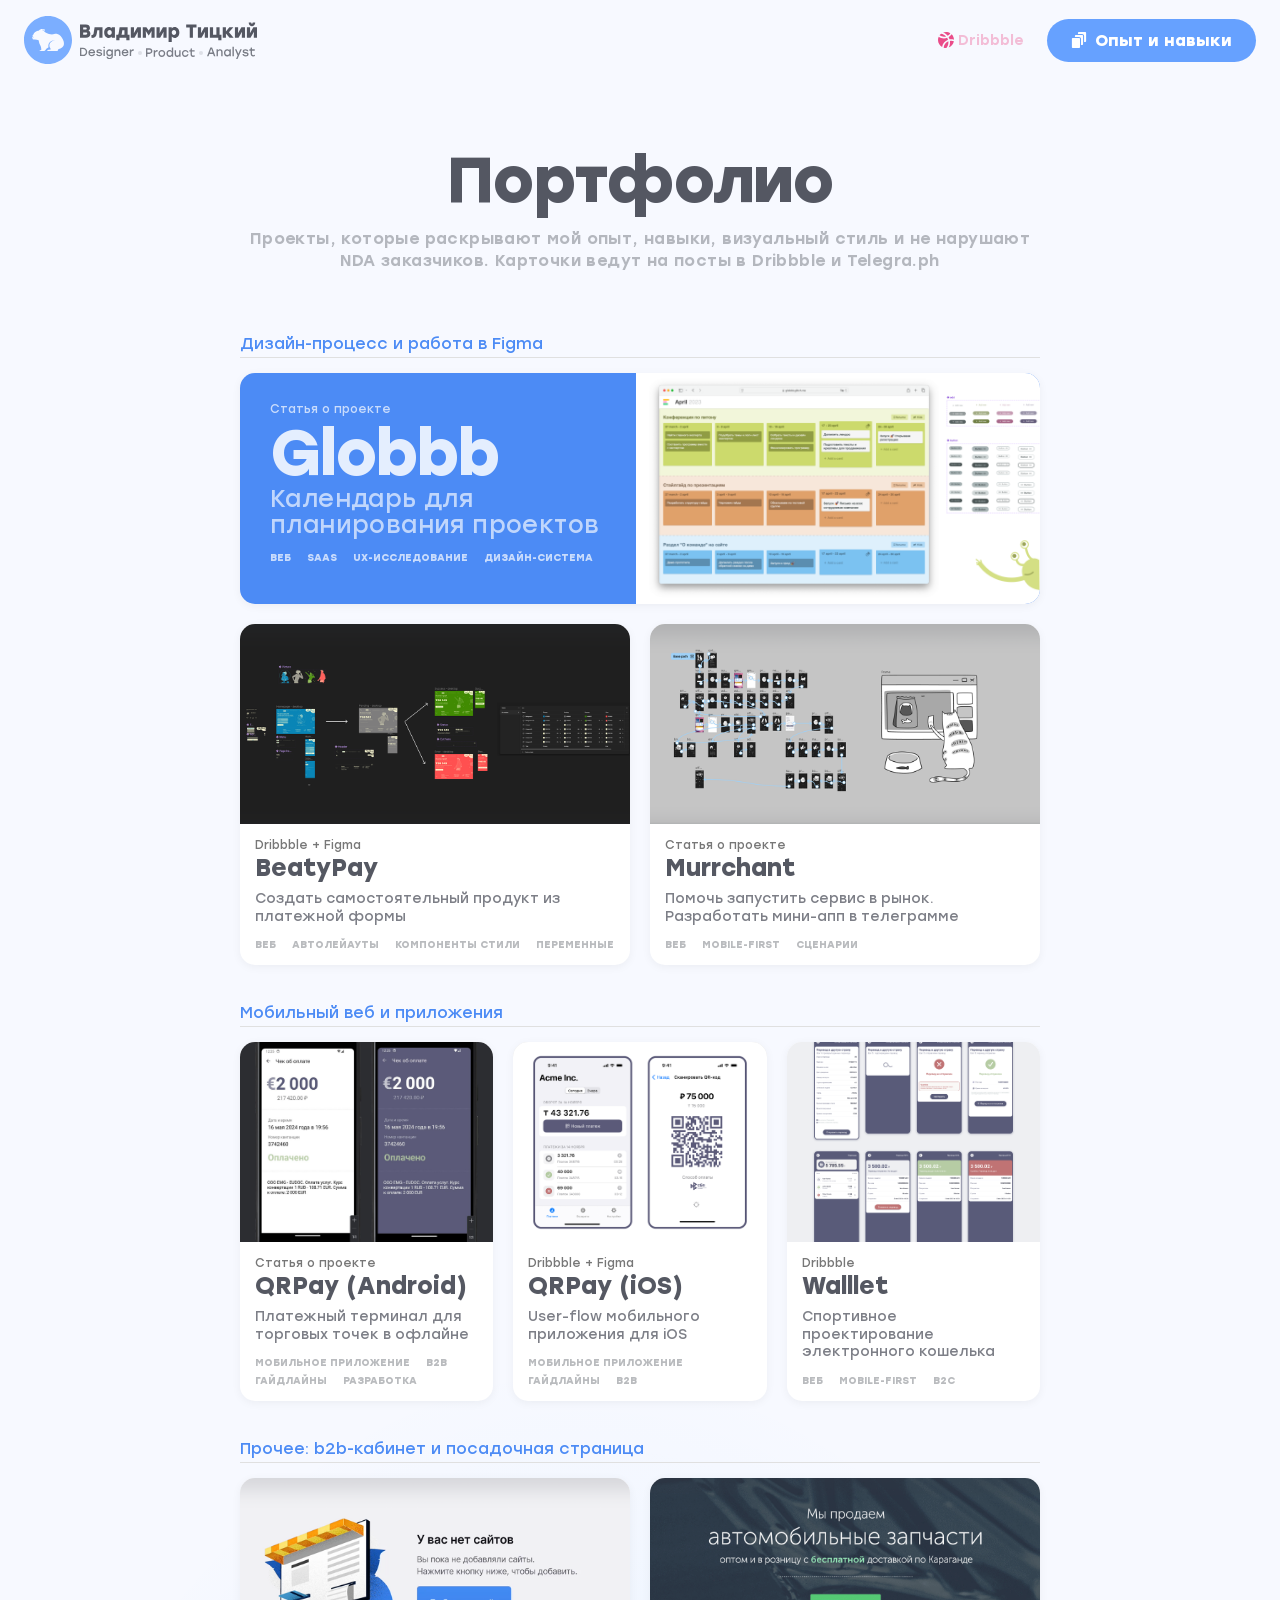
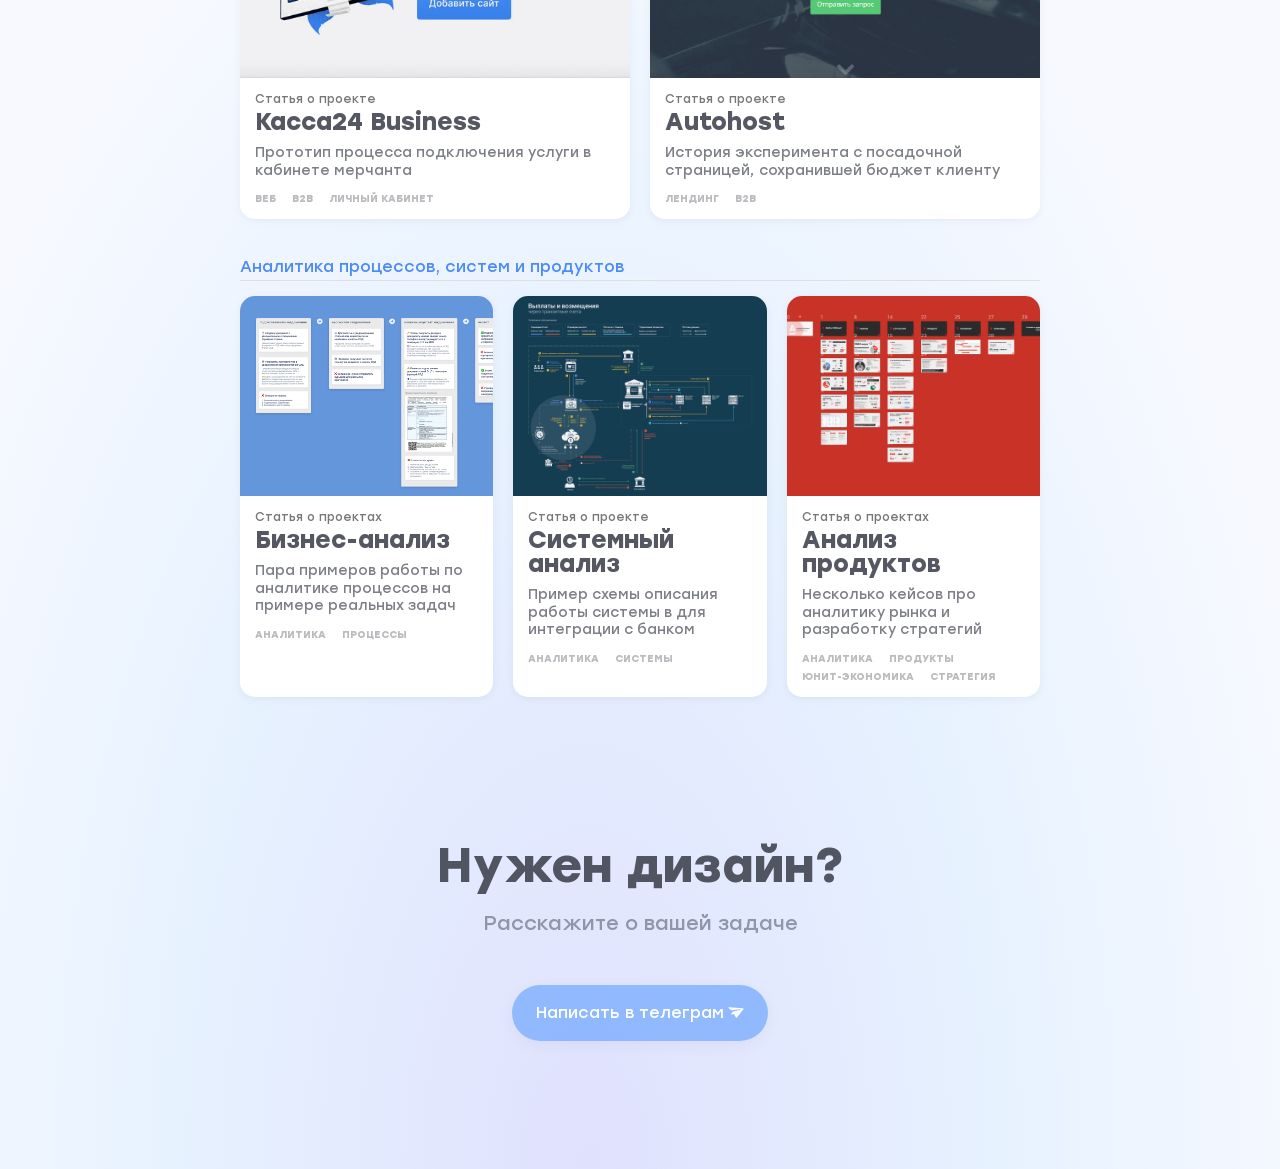
==== portfolio/index.html @ 43710d65 "🐣" ====
<!DOCTYPE html>
<html lang="ru">
  <head>
    <meta charset="UTF-8" />
    <meta name="viewport" content="width=device-width, initial-scale=1.0" />
    <title>Владимир Тицкий: Designer • Product • Analyst</title>
    <link rel="icon" type="image/png" href="/assets/favicon.png" />
    <meta
    name="description"
    content="Владимир Тицкий — дизайнер и аналитик. 10 лет в b2b-сервисах и цифровых продуктах."
  />

  <meta
    property="og:title"
    content="Владимир Тицкий: Designer • Product • Analyst"
  />
  <meta
    property="og:description"
    content="10 лет опыта в дизайне, разработке и аналитике цифровых продуктов."
  />
  <meta
    property="og:image"
    content="https://vladimirandreevich.ru/media/preview.png"
  />
  <meta property="og:url" content="https://vladimirandreevich.ru" />
  <meta property="og:type" content="website" />
  <meta name="twitter:card" content="summary_large_image" />
  <meta
    name="twitter:title"
    content="Владимир Тицкий: Designer • Product • Analyst"
  />
  <meta
    name="twitter:description"
    content="Дизайнер, продакт и аналитик. Портфолио и опыт работы."
  />
  <meta
    name="twitter:image"
    content="https://vladimirandreevich.ru/media/preview.png"
  />  
    <link rel="stylesheet" href="../reset.css" />
    <link rel="stylesheet" href="../assets/font/font.css" />
    <link rel="stylesheet" href="../styles.css" />
    <link rel="stylesheet" href="../portfolio/portfolio.css" />
<!-- Yandex.Metrika counter -->
<script type="text/javascript" >
  (function(m,e,t,r,i,k,a){m[i]=m[i]||function(){(m[i].a=m[i].a||[]).push(arguments)};
  m[i].l=1*new Date();
  for (var j = 0; j < document.scripts.length; j++) {if (document.scripts[j].src === r) { return; }}
  k=e.createElement(t),a=e.getElementsByTagName(t)[0],k.async=1,k.src=r,a.parentNode.insertBefore(k,a)})
  (window, document, "script", "https://mc.yandex.ru/metrika/tag.js", "ym");

  ym(101322113, "init", {
       clickmap:true,
       trackLinks:true,
       accurateTrackBounce:true,
       webvisor:true
  });
</script>
<noscript><div><img src="https://mc.yandex.ru/watch/101322113" style="position:absolute; left:-9999px;" alt="" /></div></noscript>
<!-- /Yandex.Metrika counter -->
  </head>
  <body>
    <div class="layout">
      <section class="header">
        <div class="logotype">
          <div class="logotype__icon"></div>
          <div class="logotype__about">
            <div class="logotype__about-name"></div>
            <div class="logotype__about-description"></div>
          </div>
        </div>
        <div class="menu">
          <div class="social">
            <!-- <a
            href="https://hh.kz/resume/97212c73ff0eb3a4e30039ed1f463844714d55?from=vladimirandreevich.ru"
            target="_blank"
            class="social__link"
            type="hh"
          >
            <img class="linkIcon" src="/assets/hh.svg" />
            <span class="social__text">Резюме</span>
          </a>
          <a
            href="https://www.linkedin.com/in/waldemart/"
            target="_blank"
            class="social__link"
            type="linkedin"
          >
            <img class="linkIcon" src="/assets/linkedin.svg" />
            <span class="social__text">Linkedin</span>
          </a> -->
          <a
            href="https://dribbble.com/catindev"
            target="_blank"
            class="social__link"
            type="dribbble"
          >
            <img class="linkIcon" src="/assets/dribbble.svg" />
            <span class="social__text">Dribbble</span>
          </a>
          </div>
          <a class="menu__portfolioLink" href="/">
            <img class="linkIcon" src="../assets/cards.svg" />
            <span class="menu__portfolioLink-text">Опыт и навыки</span>
          </a>
        </div>
      </section>
      <div class="page__title">
        <h1>Портфолио</h1>
        <h2>Проекты, которые раскрывают мой опыт, навыки, визуальный стиль и не нарушают NDA заказчиков. Карточки ведут на посты в Dribbble и Telegra.ph</h2>
      </div>
      <div class="portfolio">
        <!-- Секция Figma проектов -->
        <section class="portfolio__section">
          <h2 class="portfolio__heading">Дизайн-процесс и работа в Figma</h2>
          <div class="cases">
            <a href="https://ishortn.ink/EnTeeEBXP" target="_blank" class="case">
              <div class="case__info">
                <div class="case__source">Статья о проекте</div>
                <h3 class="case__title">Globbb</h3>
                <p class="case__description">Календарь для планирования проектов</p>
                <div class="case__tags">
                  <span class="case__tag">Веб</span>
                  <span class="case__tag">SaaS</span>
                  <span class="case__tag">UX-исследование</span>
                  <span class="case__tag">Дизайн-система</span>
                </div>
              </div>
              <div class="case__image">
                <img src="../media/globbb_preview.png" alt="Globbb - Календарь для планирования проектов">
              </div>
            </a>
            <a href="https://dribbble.com/shots/25934755-BeautyPay" target="_blank" class="case">
              <div class="case__image">
                <img src="../media/beautypay_preview.png" alt="BeatyPay">
              </div>
              <div class="case__info">
                <div class="case__source">Dribbble + Figma</div>
                <h3 class="case__title">BeatyPay</h3>
                <p class="case__description">Создать самостоятельный продукт из платежной формы</p>
                <div class="case__tags">
                  <span class="case__tag">Веб</span>
                  <span class="case__tag">Автолейауты</span>
                  <span class="case__tag">Компоненты стили</span>
                  <span class="case__tag">Переменные</span>
                </div>
              </div>
            </a>
            <a href="https://ishortn.ink/anv0M2oe4" target="_blank" class="case">
              <div class="case__image">
                <img src="../media/murrchant_preview.png" alt="Murrchant">
              </div>
              <div class="case__info">
                <div class="case__source">Статья о проекте</div>
                <h3 class="case__title">Murrchant</h3>
                <p class="case__description">Помочь запустить сервис в рынок. Разработать мини-апп в телеграмме</p>
                <div class="case__tags">
                  <span class="case__tag">Веб</span>
                  <span class="case__tag">Mobile-first</span>
                  <span class="case__tag">Сценарии</span>
                </div>
              </div>
            </a>
          </div>
        </section>
        <!-- Секция мобильных проектов -->
        <section class="portfolio__section mobile-web">
          <h2 class="portfolio__heading">Мобильный веб и приложения</h2>
          <div class="cases">
            <a href="https://ishortn.ink/2aUAmbUy3" target="_blank" class="case">
              <div class="case__image">
                <img src="../media/qrpay_android_preview.png" alt="QRPay (Android)">
              </div>
              <div class="case__info">
                <div class="case__source">Статья о проекте</div>
                <h3 class="case__title">QRPay (Android)</h3>
                <p class="case__description">Платежный терминал для торговых точек в офлайне</p>
                <div class="case__tags">
                  <span class="case__tag">Мобильное приложение</span>
                  <span class="case__tag">B2B</span>
                  <span class="case__tag">Гайдлайны</span>
                  <span class="case__tag">Разработка</span>
                </div>
              </div>
            </a>
            <a href="https://dribbble.com/shots/25934784-QRPay-iOS" target="_blank" class="case">
              <div class="case__image">
                <img src="../media/qrpay_ios_preview.png" alt="QRPay (iOS)">
              </div>
              <div class="case__info">
                <div class="case__source">Dribbble + Figma</div>
                <h3 class="case__title">QRPay (iOS)</h3>
                <p class="case__description">User-flow мобильного приложения для iOS</p>
                <div class="case__tags">
                  <span class="case__tag">Мобильное приложение</span>
                  <span class="case__tag">Гайдлайны</span>
                  <span class="case__tag">B2B</span>
                </div>
              </div>
            </a>
            <a href="https://dribbble.com/shots/25934766-Walllet-app" target="_blank" class="case">
              <div class="case__image">
                <img src="../media/walllet_preview.png" alt="Walllet">
              </div>
              <div class="case__info">
                <div class="case__source">Dribbble</div>
                <h3 class="case__title">Walllet</h3>
                <p class="case__description">Спортивное проектирование электронного кошелька</p>
                <div class="case__tags">
                  <span class="case__tag">Веб</span>
                  <span class="case__tag">Mobile-first</span>
                  <span class="case__tag">B2C</span>
                </div>
              </div>
            </a>
          </div>
        </section>
        <!-- Секция всех остальных проектов -->
        <section class="portfolio__section">
          <h2 class="portfolio__heading">Прочее: b2b-кабинет и посадочная страница</h2>
          <div class="cases">
            <a href="https://ishortn.ink/nwGZQzYzq" target="_blank" class="case">
              <div class="case__image">
                <img src="../media/kassa24_preview.png" alt="Касса24 Business">
              </div>
              <div class="case__info">
                <div class="case__source">Статья о проекте</div>
                <h3 class="case__title">Касса24 Business</h3>
                <p class="case__description">Прототип процесса подключения услуги в кабинете мерчанта</p>
                <div class="case__tags">
                  <span class="case__tag">Веб</span>
                  <span class="case__tag">b2b</span>
                  <span class="case__tag">личный кабинет</span>
                </div>
              </div>
            </a>
            <a href="https://ishortn.ink/Pd9HPzn9E" target="_blank" class="case">
              <div class="case__image">
                <img src="../media/autohost_preview.png" alt="Autohost">
              </div>
              <div class="case__info">
                <div class="case__source">Статья о проекте</div>
                <h3 class="case__title">Autohost</h3>
                <p class="case__description">История эксперимента с посадочной страницей, сохранившей бюджет клиенту</p>
                <div class="case__tags">
                  <span class="case__tag">лендинг</span>
                  <span class="case__tag">b2b</span>
                </div>
              </div>
            </a>
          </div>
        </section>
        <!-- Секция аналитики -->
        <section class="portfolio__section mobile-web">
          <h2 class="portfolio__heading">Аналитика процессов, систем и продуктов</h2>
          <div class="cases">
            <a href="https://ishortn.ink/BdgCVLbeQ" target="_blank" class="case">
              <div class="case__image">
                <img src="../media/bizanal_preview.png" alt="Бизнес-анализ">
              </div>
              <div class="case__info">
                <div class="case__source">Статья о проектах</div>
                <h3 class="case__title">Бизнес-анализ</h3>
                <p class="case__description">Пара примеров работы по аналитике процессов на примере реальных задач</p>
                <div class="case__tags">
                  <span class="case__tag">аналитика</span>
                  <span class="case__tag">процессы</span>
                </div>
              </div>
            </a>
            <a href="https://ishortn.ink/OhPR3YRGv" target="_blank" class="case">
              <div class="case__image">
                <img src="../media/sysanal_preview.png" alt="Системный анализ">
              </div>
              <div class="case__info">
                <div class="case__source">Cтатья о проекте</div>
                <h3 class="case__title">Системный анализ</h3>
                <p class="case__description">Пример схемы описания работы системы в для интеграции с банком</p>
                <div class="case__tags">
                  <span class="case__tag">аналитика</span>
                  <span class="case__tag">системы</span>
                </div>
              </div>
            </a>
            <a href="https://ishortn.ink/k1t131aPI" target="_blank" class="case">
              <div class="case__image">
                <img src="../media/prodanal_preview.png" alt="Анализ продуктов">
              </div>
              <div class="case__info">
                <div class="case__source">Cтатья о проектах</div>
                <h3 class="case__title">Анализ продуктов</h3>
                <p class="case__description">Несколько кейсов про аналитику рынка и разработку стратегий</p>
                <div class="case__tags">
                  <span class="case__tag">аналитика</span>
                  <span class="case__tag">продукты</span>
                  <span class="case__tag">юнит-экономика</span>
                  <span class="case__tag">стратегия</span>
                </div>
              </div>
            </a>
          </div>
        </section>
      </div>
      <section class="cta">
        <div class="cta__content">
          <h2>Нужен дизайн?</h2>
          <p>Расскажите о вашей задаче</p>
        </div>
        <a class="cta__link" href="https://t.me/wladimir_andreevich"
        target="_blank">Написать в телеграм <img src="../assets/telegram.svg" />
        </a>
      </section>
      <section class="footer">
        <div class="social social--bottom">
          <!-- <a href="https://hh.kz/resume/97212c73ff0eb3a4e30039ed1f463844714d55?from=vladimirandreevich.ru" target="_blank" class="social__link" type="hh">
            <img class="linkIcon" src="/assets/hh.svg" />
            <span class="social__text">Резюме</span>
          </a>
          <a href="https://ishortn.ink/BFpW1rnaJ" target="_blank" class="social__link" type="linkedin">
            <img class="linkIcon" src="/assets/linkedin.svg" />
            <span class="social__text">Linkedin</span>
          </a> -->
          <a href="https://dribbble.com/catindev" target="_blank" class="social__link" type="dribbble">
            <img class="linkIcon" src="/assets/dribbble.svg" />
            <span class="social__text">Dribbble</span>
          </a>
        </div>
    </div>
    </section>
    </div>
  </body>
</html>
---- assets/font/font.css ----
@font-face {
    font-family: 'Stolzl';
    src: url('Stolzl-Light.woff2') format('woff2'),
        url('Stolzl-Light.woff') format('woff');
    font-weight: 300;
    font-style: normal;
    font-display: swap;
}

@font-face {
    font-family: 'Stolzl';
    src: url('Stolzl-Bold.woff2') format('woff2'),
        url('Stolzl-Bold.woff') format('woff');
    font-weight: bold;
    font-style: normal;
    font-display: swap;
}

@font-face {
    font-family: 'Stolzl Book';
    src: url('Stolzl-Book.woff2') format('woff2'),
        url('Stolzl-Book.woff') format('woff');
    font-weight: normal;
    font-style: normal;
    font-display: swap;
}

@font-face {
    font-family: 'Stolzl';
    src: url('Stolzl-Medium.woff2') format('woff2'),
        url('Stolzl-Medium.woff') format('woff');
    font-weight: 500;
    font-style: normal;
    font-display: swap;
}

@font-face {
    font-family: 'Stolzl';
    src: url('Stolzl-Regular.woff2') format('woff2'),
        url('Stolzl-Regular.woff') format('woff');
    font-weight: normal;
    font-style: normal;
    font-display: swap;
}

@font-face {
    font-family: 'Stolzl';
    src: url('Stolzl-Thin.woff2') format('woff2'),
        url('Stolzl-Thin.woff') format('woff');
    font-weight: 100;
    font-style: normal;
    font-display: swap;
}
---- styles.css ----
html,
body {
  font-family: Stolz, "Stolzl", Arial, sans-serif;
  width: 100%;
  min-height: 100vh;
  background: radial-gradient(
      59.03% 51.02% at 45.82% 100%,
      rgba(34, 30, 237, 0.11) 0%,
      rgba(14, 144, 248, 0.07) 54.8%,
      rgba(2, 209, 255, 0) 100%
    ),
    #f7f9ff;
}

.layout {
  display: flex;
  max-width: 80rem;
  flex-direction: column;
  align-items: flex-start;
  margin: 0 auto;
  min-height: 100vh;
}

.header {
  display: flex;
  padding: 1rem 1.5rem;
  justify-content: space-between;
  align-items: center;
  align-self: stretch;
}

.logotype {
  display: flex;
  align-items: center;
  gap: 0.5rem;
}

.logotype__icon {
  width: 3rem;
  height: 3rem;
  background-image: url(./assets/logotype.svg);
  background-repeat: no-repeat;
}

.logotype__about {
  display: none;
  flex-direction: column;
  justify-content: center;
  align-items: flex-start;
  gap: 0.25rem;
}

.logotype__about-name {
  width: 11.0625rem;
  height: 1.25rem;
  background-image: url(./assets/name.svg);
  background-repeat: no-repeat;
}
.logotype__about-description {
  width: 10.9375rem;
  height: 0.8125rem;
  background-image: url(./assets/description.svg);
  background-repeat: no-repeat;
}

.linkIcon {
  width: 1rem;
  height: 1rem;
  aspect-ratio: 1/1;
}

.menu {
  display: flex;
  align-items: center;
  gap: 1rem;
}

.social {
  display: none;
  justify-content: center;
  align-items: center;
  gap: 1rem;
}
.social--bottom {
  display: flex;
}

.social__link {
  display: flex;
  padding: 0.75rem 0.5rem;
  align-items: center;
  gap: 0.25rem;

  text-decoration: none !important;
  font-size: 0.875rem;
  font-style: normal;
  font-weight: 500;
  line-height: normal;

  transition: color 0.3s ease;
  cursor: pointer;
}
.social__link:hover {
  transition: none;
}

.social__link[type="hh"] {
  color: rgba(255, 0, 2, 0.35);
}
.social__link[type="hh"]:hover {
  color: rgba(255, 0, 2, 0.65);
}

.social__link[type="linkedin"] {
  color: rgba(10, 102, 194, 0.35);
}
.social__link[type="linkedin"]:hover {
  color: rgba(10, 102, 194, 0.65);
}

.social__link[type="dribbble"] {
  color: rgba(234, 76, 137, 0.35);
}
.social__link[type="dribbble"]:hover {
  color: rgba(234, 76, 137, 0.65);
}

.menu__portfolioLink {
  text-decoration: none;
  display: flex;
  padding: 0.75rem 1.5rem;
  justify-content: center;
  align-items: center;
  gap: 0.5rem;
  border-radius: 3.125rem;
  background: #66a1ff;
  cursor: pointer;
  transition: all 0.3s ease;
}
.menu__portfolioLink:hover {
  transition: none;
  opacity: 0.65;
}

.menu__portfolioLink-text {
  color: #fff;
  leading-trim: both;
  text-edge: cap;
  font-size: 1rem;
  font-style: normal;
  font-weight: 700;
  line-height: normal;
}

.footer {
  display: flex;
  padding: 0.625rem;
  flex-direction: column;
  justify-content: center;
  align-items: center;
  gap: 0.625rem;
  align-self: stretch;
}

.lead {
  display: flex;
  flex-direction: column;
  padding: 4rem 0rem;
  justify-content: center;
  align-items: center;
  gap: 0.5rem;
  align-self: stretch;
}

.lead h1 {
  color: #373b46;
  leading-trim: both;
  text-edge: cap;
  font-style: normal;
  font-weight: 700;
  font-size: 2.15rem;
  line-height: 1.25;
  letter-spacing: -0.055rem;
  text-align: center;
}

.lead__image {
  width: 19.22488rem;
  height: 9.05656rem;
  background-image: url(assets/wombuttons-mobile.png);
  background-repeat: no-repeat;
  background-size: contain;
}

/* Изменение отображения контента */
.content {
  display: flex;
  padding: 0 1rem 4rem;
  flex-direction: column;
  align-items: center;
  gap: 1.5rem;
  align-self: stretch;
}

.content__left,
.content__right {
  display: none;
}

/* Создаем общий контейнер для всех карточек в мобильной версии */
.mobile-cards {
  display: flex;
  flex-direction: column;
  align-items: center;
  width: 100%;
  gap: 1.5rem;
  padding: 0 1.5rem;
  box-sizing: border-box;
}

.card {
  display: flex;
  width: 100%;
  box-sizing: border-box;
  padding: 1.5rem 2rem 2rem 2rem;
  flex-direction: column;
  align-items: flex-start;
  gap: 1rem;
  border-radius: 1.5rem;
  border: 4px solid rgba(0, 0, 0, 0.5);
  background: #fff;
  box-shadow: 0px 4px 15px 0px rgba(55, 59, 70, 0.05);
  margin: 0 auto;
}
.card--skillz {
  /* transform: scale(1.005); */
  border: 4px solid rgba(43, 183, 123, 0.5);
  order: 1;
}
.card--figma {
  border: 4px solid rgba(131, 133, 249, 0.5);
  order: 2;
}
.card--management {
  border: 4px solid rgba(63, 209, 218, 0.5);
  order: 3;
}
.card--analytics {
  border: 4px solid rgba(100, 159, 255, 0.5);
  order: 4;
}
.card--dev {
  border: 4px solid rgba(255, 159, 64, 0.5);
  order: 5;
}

.card__icon {
  width: 3rem;
  height: 3rem;
  aspect-ratio: 1/1;
}

.card__content {
  display: flex;
  flex-direction: column;
  align-items: flex-start;
  gap: 0.5rem;
  align-self: stretch;
}
.card__header {
  display: flex;
  align-items: center;
  align-self: stretch;
}
.card h3 {
  color: #373b46;
  font-size: 2rem;
  font-style: normal;
  font-weight: 700;
  line-height: 2.5rem; /* 125% */
}

.card__description {
  display: flex;
  width: 100%;
  flex-direction: column;
  align-items: flex-start;
  gap: 0.75rem;
}

.card__description p {
  color: rgba(55, 59, 70, 0.65);
  font-size: 0.9rem;
  font-style: normal;
  font-weight: 400;
  line-height: 1.25rem;
}

.cta {
  display: flex;
  flex-direction: column;
  align-items: center;
  gap: 3rem;
  padding: 2.25rem 0rem 4rem 0rem;
  width: 100%;
}

.cta__content {
  display: flex;
  flex-direction: column;
  align-items: center;
  gap: 1rem;
}

.cta__content h2 {
  color: rgba(55, 59, 70, 0.85);
  text-align: center;
  font-size: 2.15rem;
  font-style: normal;
  font-weight: 700;
  line-height: 1.25rem;
}

.cta__content p {
  color: rgba(99, 106, 125, 0.65);
  font-size: 1rem;
  font-style: normal;
  font-weight: 400;
  line-height: 1.45rem;
}

.cta__link {
  text-decoration: none;
  cursor: pointer;
  display: flex;
  padding: 1rem 1.5rem;
  justify-content: center;
  align-items: center;
  gap: 0.25rem;

  border-radius: 12.5rem;
  background: rgba(102, 161, 255, 0.65);

  /* card shadow */
  box-shadow: 0px 4px 15px 0px rgba(55, 59, 70, 0.05);

  color: #fff;
  font-size: 1rem;
  font-style: normal;
  font-weight: 400;
  line-height: 1.5rem;
  transition: background 0.3s ease;
}
.cta__link:hover {
  transition: none;
  background: rgba(102, 161, 255, 1);
}

.cta__link img {
  width: 1rem;
  height: 0.6875rem;
  aspect-ratio: 16/11;
}

@media (min-width: 1024px) {
  .logotype__about,
  .social {
    display: flex;
  }

  .social {
    gap: 0.5rem;
  }

  .social[type="bottom"],
  .footer {
    display: none;
  }

  .lead {
    flex-direction: row;
    padding: 8rem 0rem;
    gap: 2rem;
  }

  .lead h1 {
    font-size: 2.5rem;
    line-height: 4.125rem;
  }

  .lead__image {
    width: 24.67706rem;
    height: 11.625rem;
    background-image: url(assets/wombuttons.png);
    background-repeat: no-repeat;
    background-size: contain;
  }

  /* Десктопный вид контента */
  .content {
    display: flex;
    flex-direction: row;
    padding: 0 1rem 4rem;
    justify-content: center;
    align-items: flex-start;
    gap: 2rem;
  }

  .mobile-cards {
    display: none;
  }

  .content__left,
  .content__right {
    display: flex;
    flex-direction: column;
    align-items: flex-start;
    gap: 1.5rem;
  }

  .content__right {
    padding-top: 4rem;
  }

  .card {
    width: 28rem;
    padding: 2rem 3rem 3rem 3rem;
    gap: 1.5rem;
    order: initial; /* Сбрасываем порядок для десктопа */
  }

  .cta {
    padding: 6.25rem 0rem 8rem 0rem;
  }

  .cta__content h2 {
    font-size: 3rem;
    line-height: 3.5rem;
  }

  .cta__content p {
    font-size: 1.25rem;

    line-height: 1.75rem;
  }
}
---- portfolio/portfolio.css ----
.page__title {
  margin: 0 auto;
  max-width: 50rem; /* 800px */
  display: flex;
  padding: 4rem 1.5rem;
  flex-direction: column;
  align-items: center;
  gap: 0.75rem;
  align-self: stretch;
}
.page__title h1 {
  color: rgba(55, 59, 70, 0.85);
  text-align: center;
  font-size: 4rem;
  font-style: normal;
  font-weight: 700;
  line-height: 4.5rem; /* 112.5% */
  letter-spacing: -0.12rem;
}
.page__title h2 {
  color: rgba(55, 59, 70, 0.35);

  text-align: center;
  font-family: var(--font-name, Stolzl);
  font-size: 1rem;
  font-style: normal;
  font-weight: 500;
  line-height: 1.375rem; /* 137.5% */
  letter-spacing: 0.025rem;
}

/* Основной блок-контейнер */
.portfolio {
  max-width: 50rem; /* 800px */
  margin: 0 auto;
  padding: 0 1.5rem;
}

/* Секции портфолио */
.portfolio__section {
  margin-bottom: 2.5rem; /* 40px */
}

.portfolio__heading {
  color: #4c8bf5;
  font-weight: normal;
  font-size: 1rem; /* 16px */
  margin-bottom: 0.9375rem; /* 15px */
  padding-bottom: 0.3125rem; /* 5px */
  border-bottom: 0.0625rem solid #e0e0e0; /* 1px */
}

/* Сетка для карточек */
.cases {
  display: flex;
  flex-wrap: wrap;
  gap: 1.25rem; /* 20px */
}

/* Карточка проекта */
.case {
  background: #fff;
  border-radius: 0.9375rem; /* 15px */
  overflow: hidden;
  flex: 1 1 calc(50% - 1.25rem); /* 20px */
  min-width: 15.625rem; /* 250px */
  box-shadow: 0 0.125rem 0.625rem rgba(0, 0, 0, 0.05); /* 2px 10px */
  display: block;
  text-decoration: none;
  color: inherit;
  cursor: pointer;
  transform: translateY(0);
  transition: transform 0.3s ease-out, box-shadow 0.3s ease-out;
}

.case:hover {
  transform: translateY(-0.3125rem) scale(1.03); /* -5px */
  box-shadow: 0 0.625rem 1.25rem rgba(0, 0, 0, 0.1); /* 10px 20px */
  transition: transform 0.15s ease-out, box-shadow 0.15s ease-out;
}

/* В первой секции особый размер для первой карточки */
.portfolio__section:first-child .case:first-child {
  flex: 1 1 100%;
  display: flex;
  flex-direction: row;
}

/* Превью изображения */
.case__image {
  width: 100%;
  height: 12.5rem; /* 200px */
  background-color: #e0e0e0;
  overflow: hidden;
}

.case__image img {
  width: 100%;
  height: 100%;
  object-fit: cover;
  display: block;
  transition: transform 0.3s ease;
}

.case:hover .case__image img {
  transform: scale(1.05);
}

/* В первом блоке специальное расположение картинки */
.portfolio__section:first-child .case:first-child .case__image {
  width: 60%;
  height: auto;
  border: 0;
}

/* Информация карточки */
.case__info {
  padding: 0.9375rem; /* 15px */
}

/* Для первой карточки особый стиль */
.portfolio__section:first-child .case:first-child .case__info {
  width: 50%;
  padding: 1.875rem; /* 30px */
}

/* Голубой фон для первой карточки */
.portfolio__section:first-child .case:first-child {
  background-color: #4c8bf5;
  color: white;
}

/* Источник / тип проекта */
.case__source {
  font-size: 0.75rem; /* 12px */
  color: #777;
  margin-bottom: 0.3125rem; /* 5px */
}

.portfolio__section:first-child .case:first-child .case__source {
  color: rgba(255, 255, 255, 0.7);
}

/* Заголовок проекта */
.case__title {
  color: rgba(55, 59, 70, 0.85);
  font-size: 1.5rem; /* 24px */
  margin-bottom: 0.625rem; /* 10px */
  font-weight: bold;
}

.portfolio__section:first-child .case:first-child .case__title {
  color: rgba(255, 255, 255, 0.85);
  font-size: 4rem; /* 36px */
  line-height: 4.125rem; /* 103.125% */
  letter-spacing: -0.12rem;
  margin-bottom: 0;
}

/* Описание проекта */
.case__description {
  color: rgba(55, 59, 70, 0.65);
  font-size: 0.875rem; /* 14px */
  line-height: 1.25;
  margin-bottom: 0.625rem; /* 10px */
}

.portfolio__section:first-child .case:first-child .case__description {
  color: rgba(255, 255, 255, 0.65);
  font-size: 1.5rem;
  font-style: normal;
  font-weight: 400;
  line-height: 1.625rem;
  letter-spacing: 0.025rem;
}

/* Теги проекта */
.case__tags {
  display: flex;
  flex-wrap: wrap;
  gap: 0.5rem; /* 8px */
  margin-top: 0.9375rem; /* 15px */
}

.case__tag {
  color: rgba(55, 59, 70, 0.35);
  font-size: 0.625rem;
  font-style: normal;
  font-weight: 700;
  line-height: 1;
  text-transform: uppercase;
}

.portfolio__section:first-child .case:first-child .case__tag {
  color: rgba(255, 255, 255, 0.7);
}

.case__tag:not(:last-child)::after {
  content: " ";
  margin-left: 0.5rem; /* 8px */
}

/* Мобильный веб блок */
.mobile-web .cases {
  display: grid;
  grid-template-columns: repeat(3, 1fr);
  gap: 1.25rem; /* 20px */
}

/* Адаптивность */
@media (max-width: 48rem) {
  .page__title {
    padding: 2.5rem 1.5rem;
  }
  .page__title h1 {
    font-size: 2.5rem;
    line-height: 3rem;
  }
  .page__title h2 {
    font-size: 0.9rem;
    line-height: 1.1rem;
  }

  /* 768px */
  /* Все карточки в мобильной версии */
  .case {
    flex: 1 1 100%;
    display: flex;
    flex-direction: row-reverse; /* Картинка справа, описание слева */
  }

  /* Стили для изображения в мобильной версии */
  .case__image {
    width: 40%; /* Ширина картинки */
    height: auto;
    min-height: 6.25rem; /* 100px минимальная высота */
  }

  /* Стили для блока с информацией в мобильной версии */
  .case__info {
    width: 60%;
    padding: 1rem; /* 10px */
    display: flex;
    flex-direction: column;
    justify-content: center;
  }

  /* Особые стили для первой карточки в первой секции */
  .portfolio__section:first-child .case:first-child {
    flex-direction: row-reverse;
    background-color: #4c8bf5;
  }

  .portfolio__section:first-child .case:first-child .case__image {
    width: 40%;
    height: auto;
    border: 0;
  }

  .portfolio__section:first-child .case:first-child .case__info {
    width: 60%;
    padding: 1rem; /* 16px */
  }

  /* Для мобильных устройств уменьшаем размер шрифта в первой карточке */
  .portfolio__section:first-child .case:first-child .case__title {
    font-size: 2.25rem;
    line-height: 2.4rem;
    letter-spacing: 0.25px;
  }

  /* Уменьшаем размер шрифта во всех карточках для лучшей читаемости */
  .case__title {
    font-size: 1.125rem; /* 18px */
    margin-bottom: 0.3125rem; /* 5px */
  }

  .case__description {
    font-size: 0.75rem; /* 12px */
    margin-bottom: 0.3125rem; /* 5px */
  }

  /* Для мобильных устройств уменьшаем размер шрифта в первой карточке */
  .portfolio__section:first-child .case:first-child .case__description {
    font-size: 1.05rem;
    line-height: 1;
    letter-spacing: 0.5px;
  }

  /* Изменяем сетку в разделе Mobile Web */
  .mobile-web .cases {
    grid-template-columns: 1fr;
  }

  /* Перенастраиваем теги для лучшего отображения на малых экранах */
  .case__tags {
    margin-top: 0.3125rem; /* 5px */
  }
}
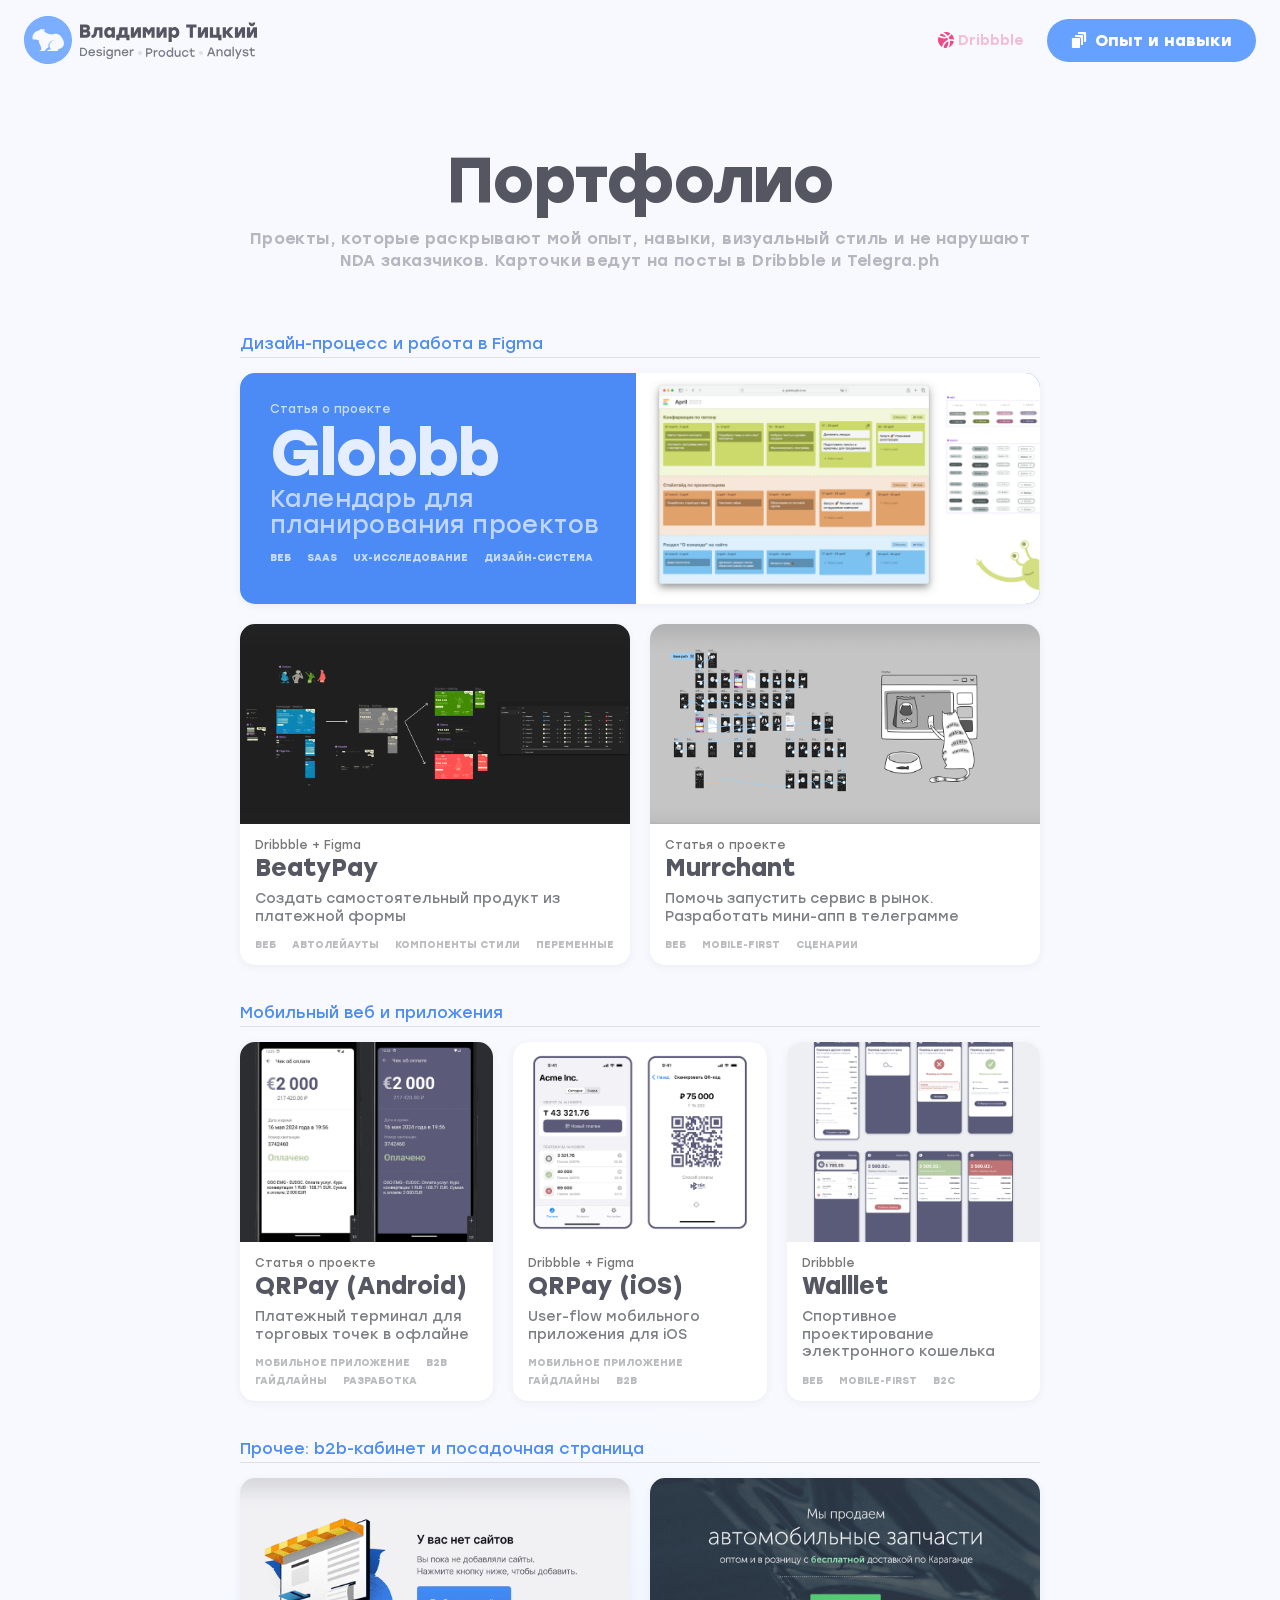
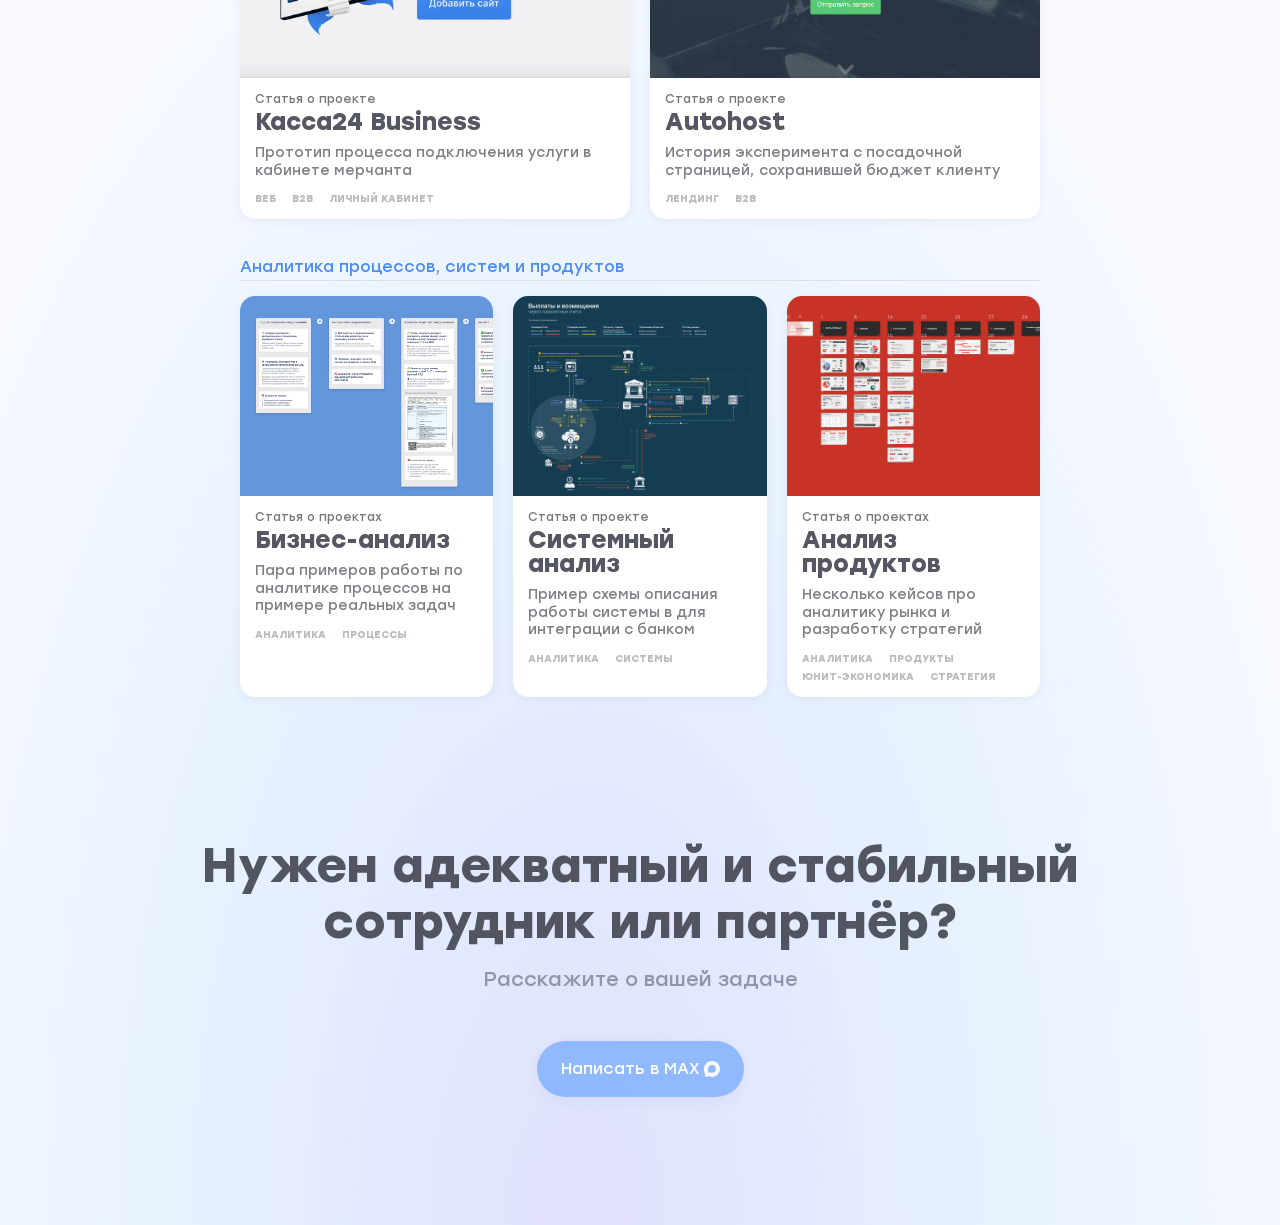
==== commit 6f8161ae: "💬" ====
--- a/portfolio/index.html
+++ b/portfolio/index.html
@@ -303,11 +303,11 @@
       </div>
       <section class="cta">
         <div class="cta__content">
-          <h2>Нужен дизайн?</h2>
+          <h2>Нужен адекватный и стабильный сотрудник или партнёр?</h2>
           <p>Расскажите о вашей задаче</p>
         </div>
-        <a class="cta__link" href="https://t.me/wladimir_andreevich"
-        target="_blank">Написать в телеграм <img src="../assets/telegram.svg" />
+        <a class="cta__link" href="https://max.ru/u/f9LHodD0cOIpcdCI2zopOMJ_bikcpZHkfNWSwRLqdmrFhl2_scxypSnUHlg"
+        target="_blank">Написать в MAX <img src="../assets/max.svg" alt="" />
         </a>
       </section>
       <section class="footer">
@@ -329,4 +329,4 @@
     </section>
     </div>
   </body>
-</html>+</html>
--- a/styles.css
+++ b/styles.css
@@ -307,6 +307,10 @@
 
 .cta__content {
   display: flex;
+  width: 100%;
+  max-width: 60rem;
+  box-sizing: border-box;
+  padding: 0 1.5rem;
   flex-direction: column;
   align-items: center;
   gap: 1rem;
@@ -315,10 +319,11 @@
 .cta__content h2 {
   color: rgba(55, 59, 70, 0.85);
   text-align: center;
+  text-wrap: balance;
   font-size: 2.15rem;
   font-style: normal;
   font-weight: 700;
-  line-height: 1.25rem;
+  line-height: 1.25;
 }
 
 .cta__content p {
@@ -358,8 +363,9 @@
 
 .cta__link img {
   width: 1rem;
-  height: 0.6875rem;
-  aspect-ratio: 16/11;
+  height: 1rem;
+  aspect-ratio: 1/1;
+  flex-shrink: 0;
 }
 
 @media (min-width: 1024px) {
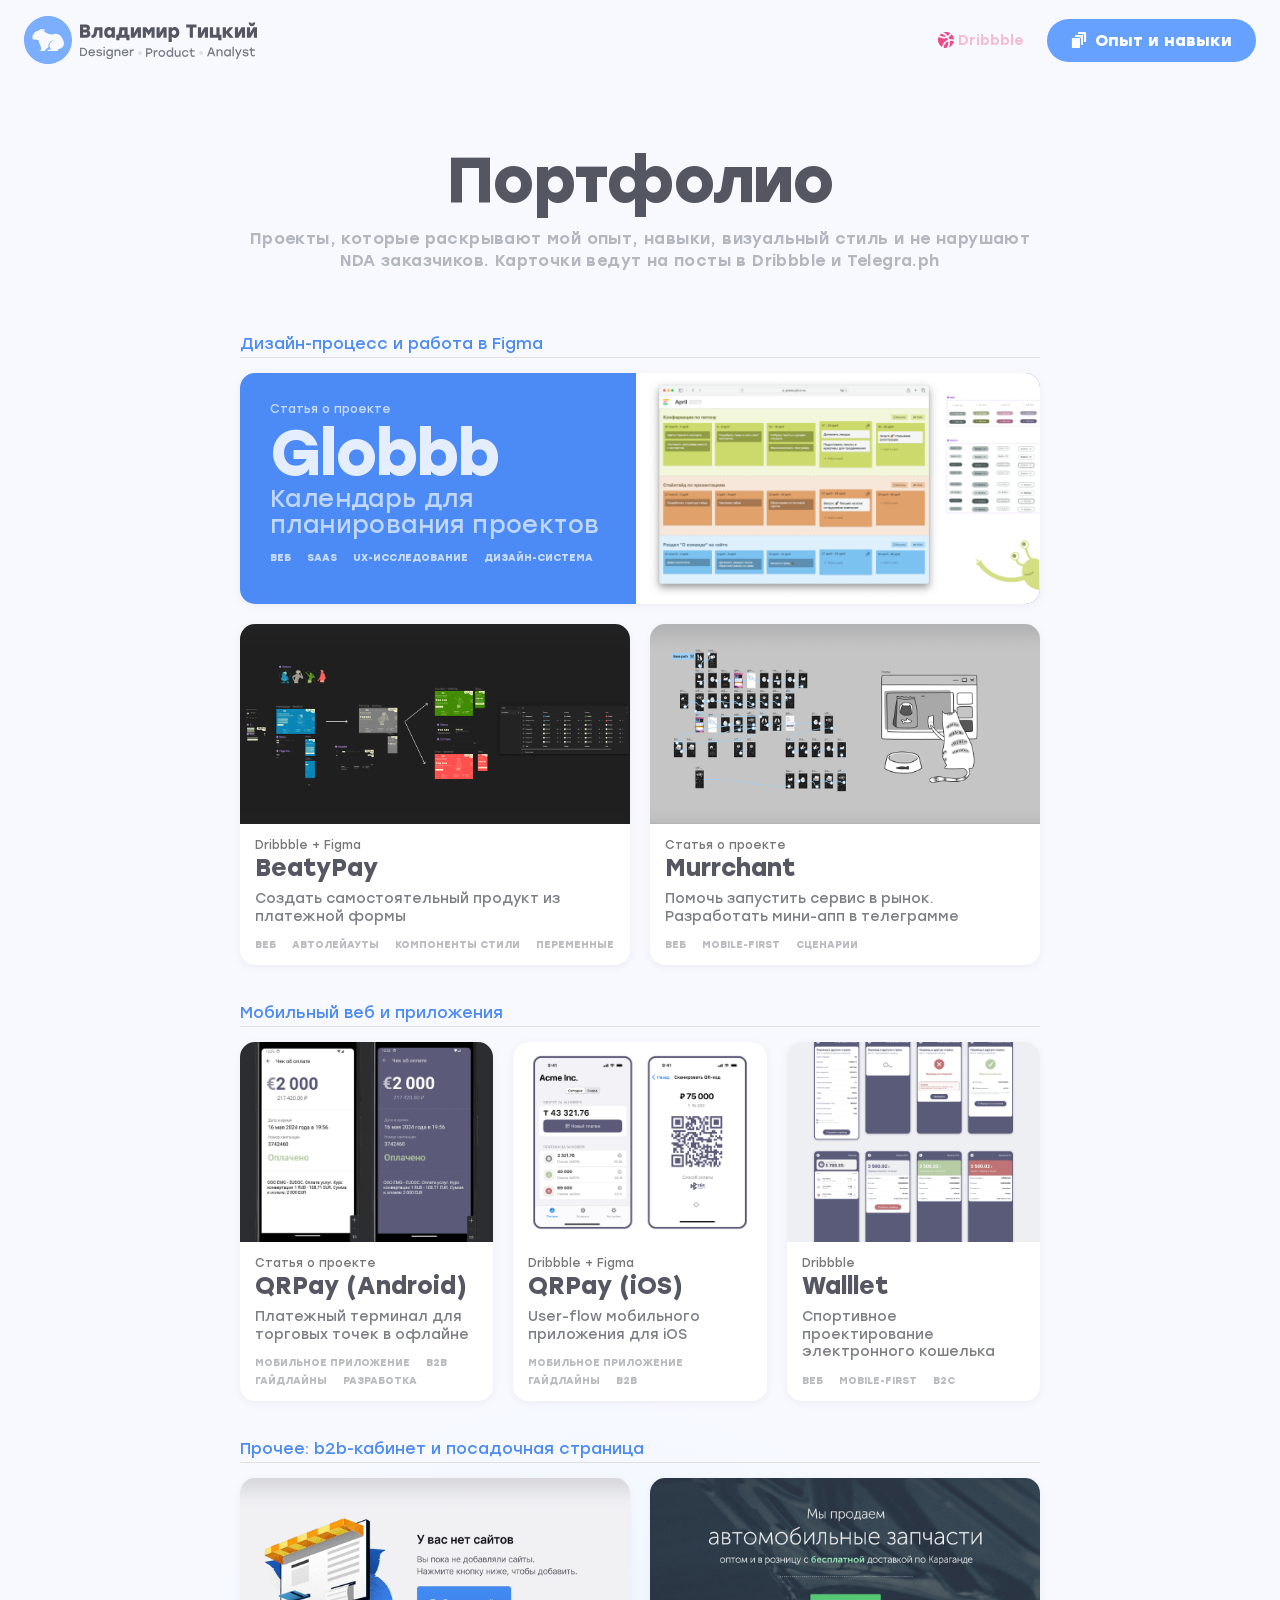
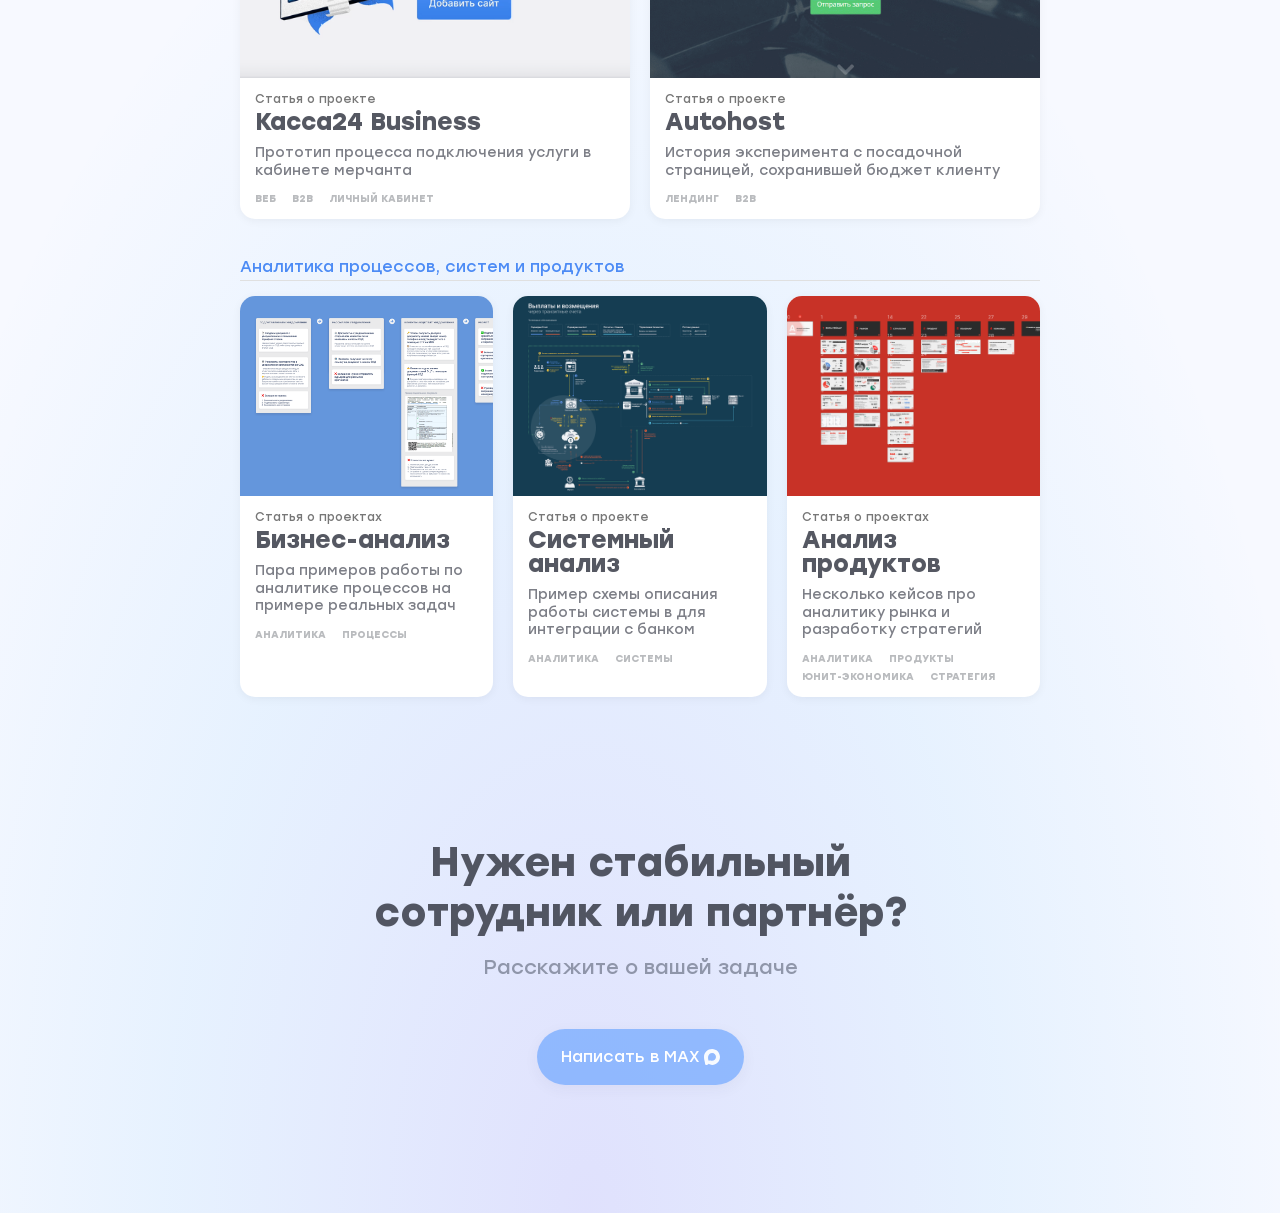
==== commit 04382132: "✏️" ====
--- a/portfolio/index.html
+++ b/portfolio/index.html
@@ -303,7 +303,7 @@
       </div>
       <section class="cta">
         <div class="cta__content">
-          <h2>Нужен адекватный и стабильный сотрудник или партнёр?</h2>
+          <h2>Нужен стабильный сотрудник или партнёр?</h2>
           <p>Расскажите о вашей задаче</p>
         </div>
         <a class="cta__link" href="https://max.ru/u/f9LHodD0cOIpcdCI2zopOMJ_bikcpZHkfNWSwRLqdmrFhl2_scxypSnUHlg"
--- a/styles.css
+++ b/styles.css
@@ -320,7 +320,7 @@
   color: rgba(55, 59, 70, 0.85);
   text-align: center;
   text-wrap: balance;
-  font-size: 2.15rem;
+  font-size: 2.5rem;
   font-style: normal;
   font-weight: 700;
   line-height: 1.25;
@@ -439,11 +439,6 @@
     padding: 6.25rem 0rem 8rem 0rem;
   }
 
-  .cta__content h2 {
-    font-size: 3rem;
-    line-height: 3.5rem;
-  }
-
   .cta__content p {
     font-size: 1.25rem;
 
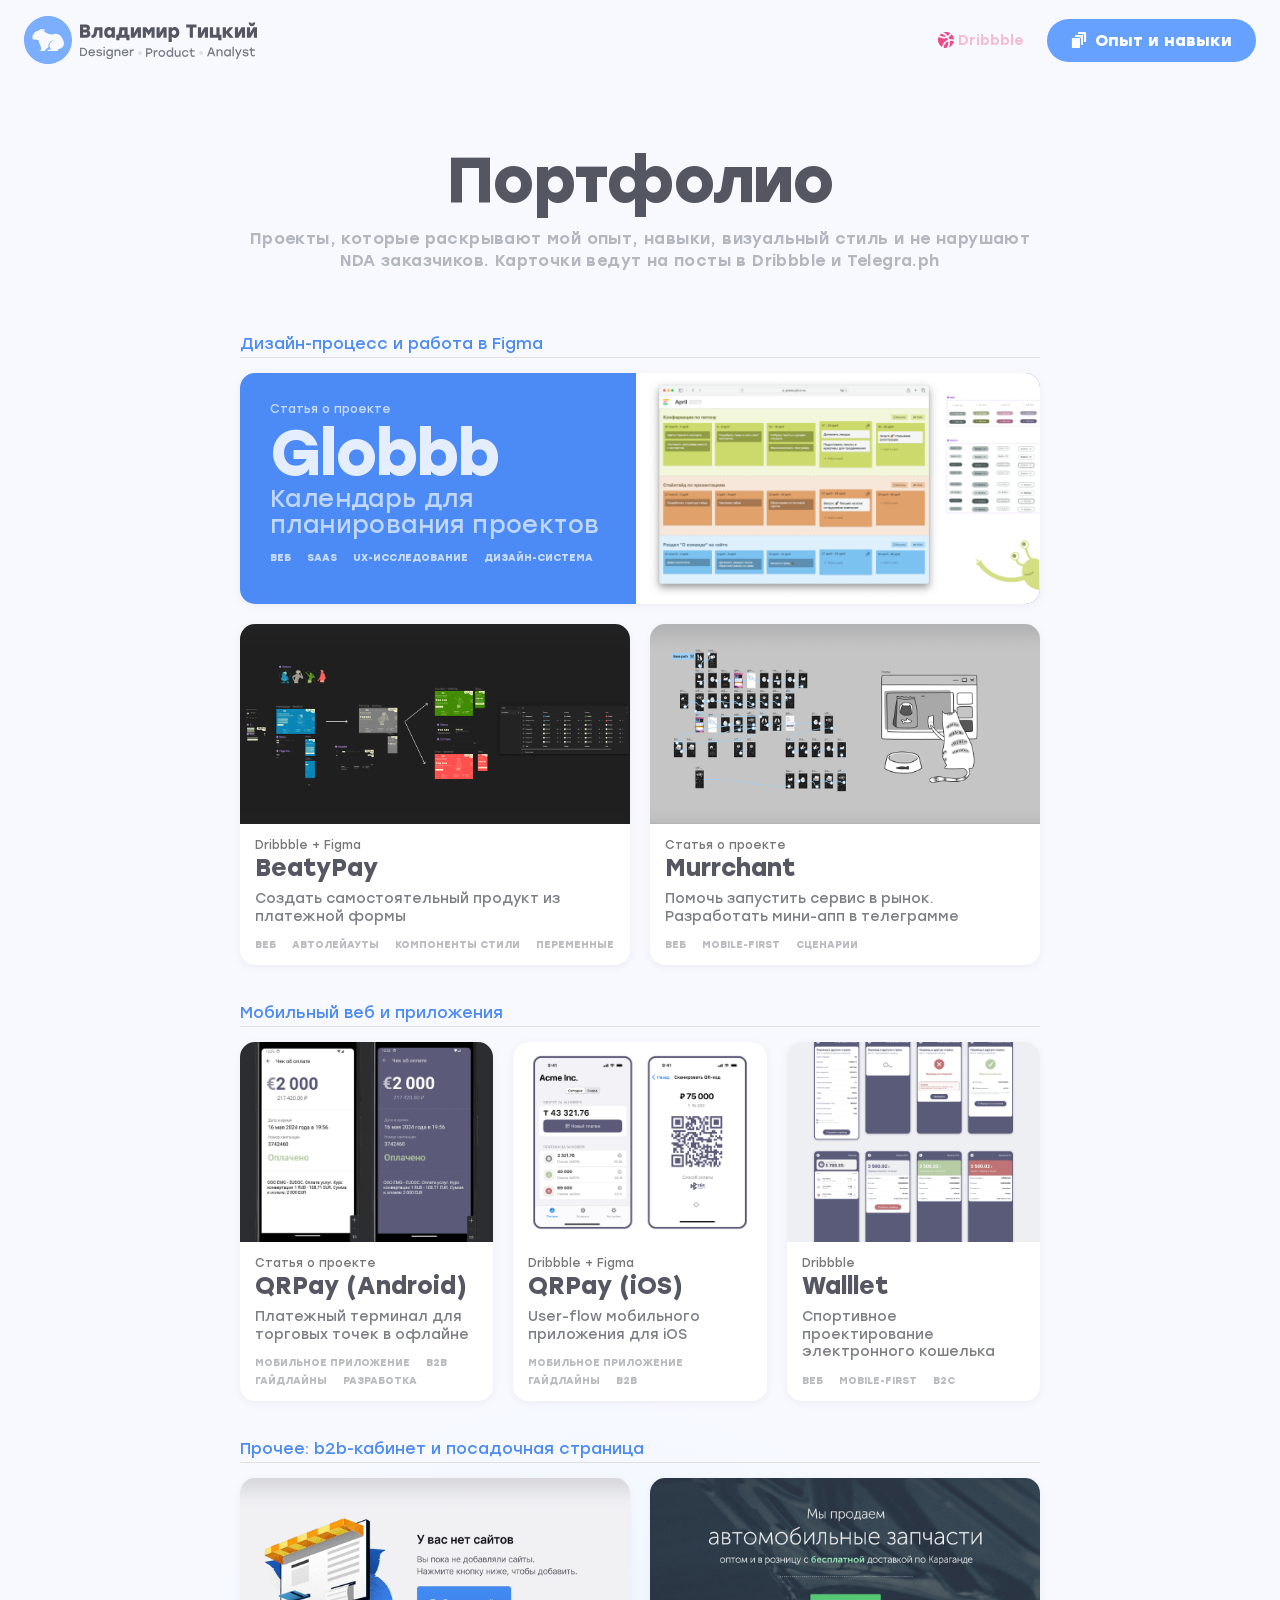
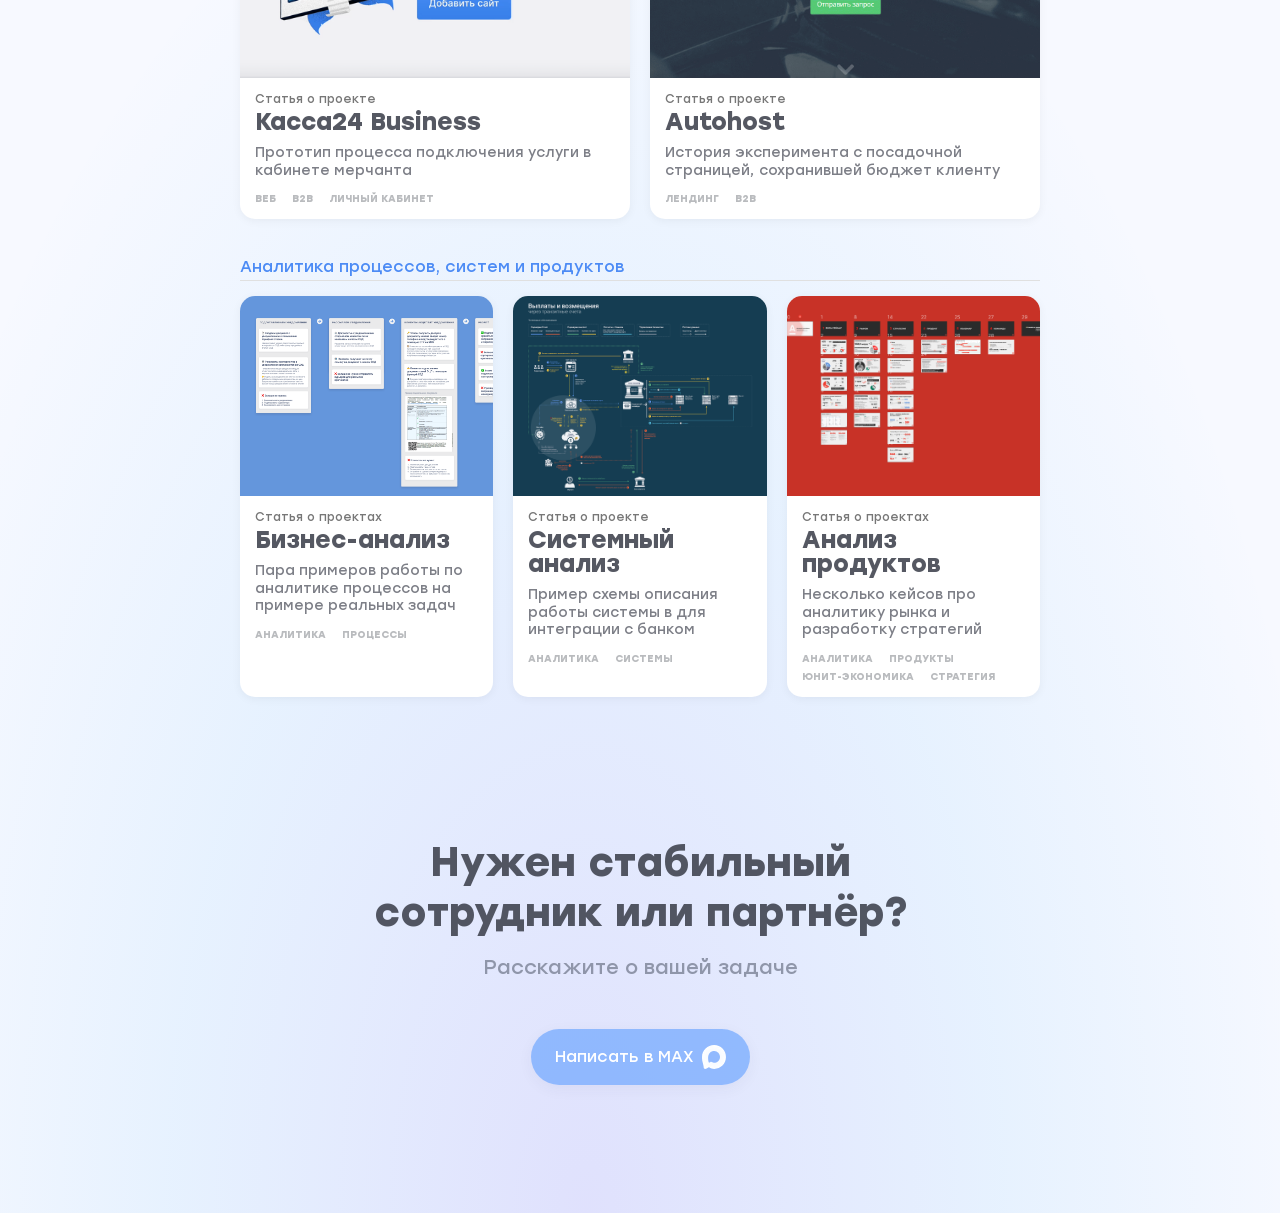
==== commit b0c69c04: "📈" ====
--- a/portfolio/index.html
+++ b/portfolio/index.html
@@ -7,7 +7,7 @@
     <link rel="icon" type="image/png" href="/assets/favicon.png" />
     <meta
     name="description"
-    content="Владимир Тицкий — дизайнер и аналитик. 10 лет в b2b-сервисах и цифровых продуктах."
+    content="Владимир Тицкий — дизайнер и аналитик. 20 лет в b2b-сервисах и цифровых продуктах."
   />
 
   <meta
@@ -16,7 +16,7 @@
   />
   <meta
     property="og:description"
-    content="10 лет опыта в дизайне, разработке и аналитике цифровых продуктов."
+    content="20 лет опыта в дизайне, разработке и аналитике цифровых продуктов."
   />
   <meta
     property="og:image"
--- a/styles.css
+++ b/styles.css
@@ -341,7 +341,7 @@
   padding: 1rem 1.5rem;
   justify-content: center;
   align-items: center;
-  gap: 0.25rem;
+  gap: 0.5rem;
 
   border-radius: 12.5rem;
   background: rgba(102, 161, 255, 0.65);
@@ -362,8 +362,8 @@
 }
 
 .cta__link img {
-  width: 1rem;
-  height: 1rem;
+  width: 1.5rem;
+  height: 1.5rem;
   aspect-ratio: 1/1;
   flex-shrink: 0;
 }
